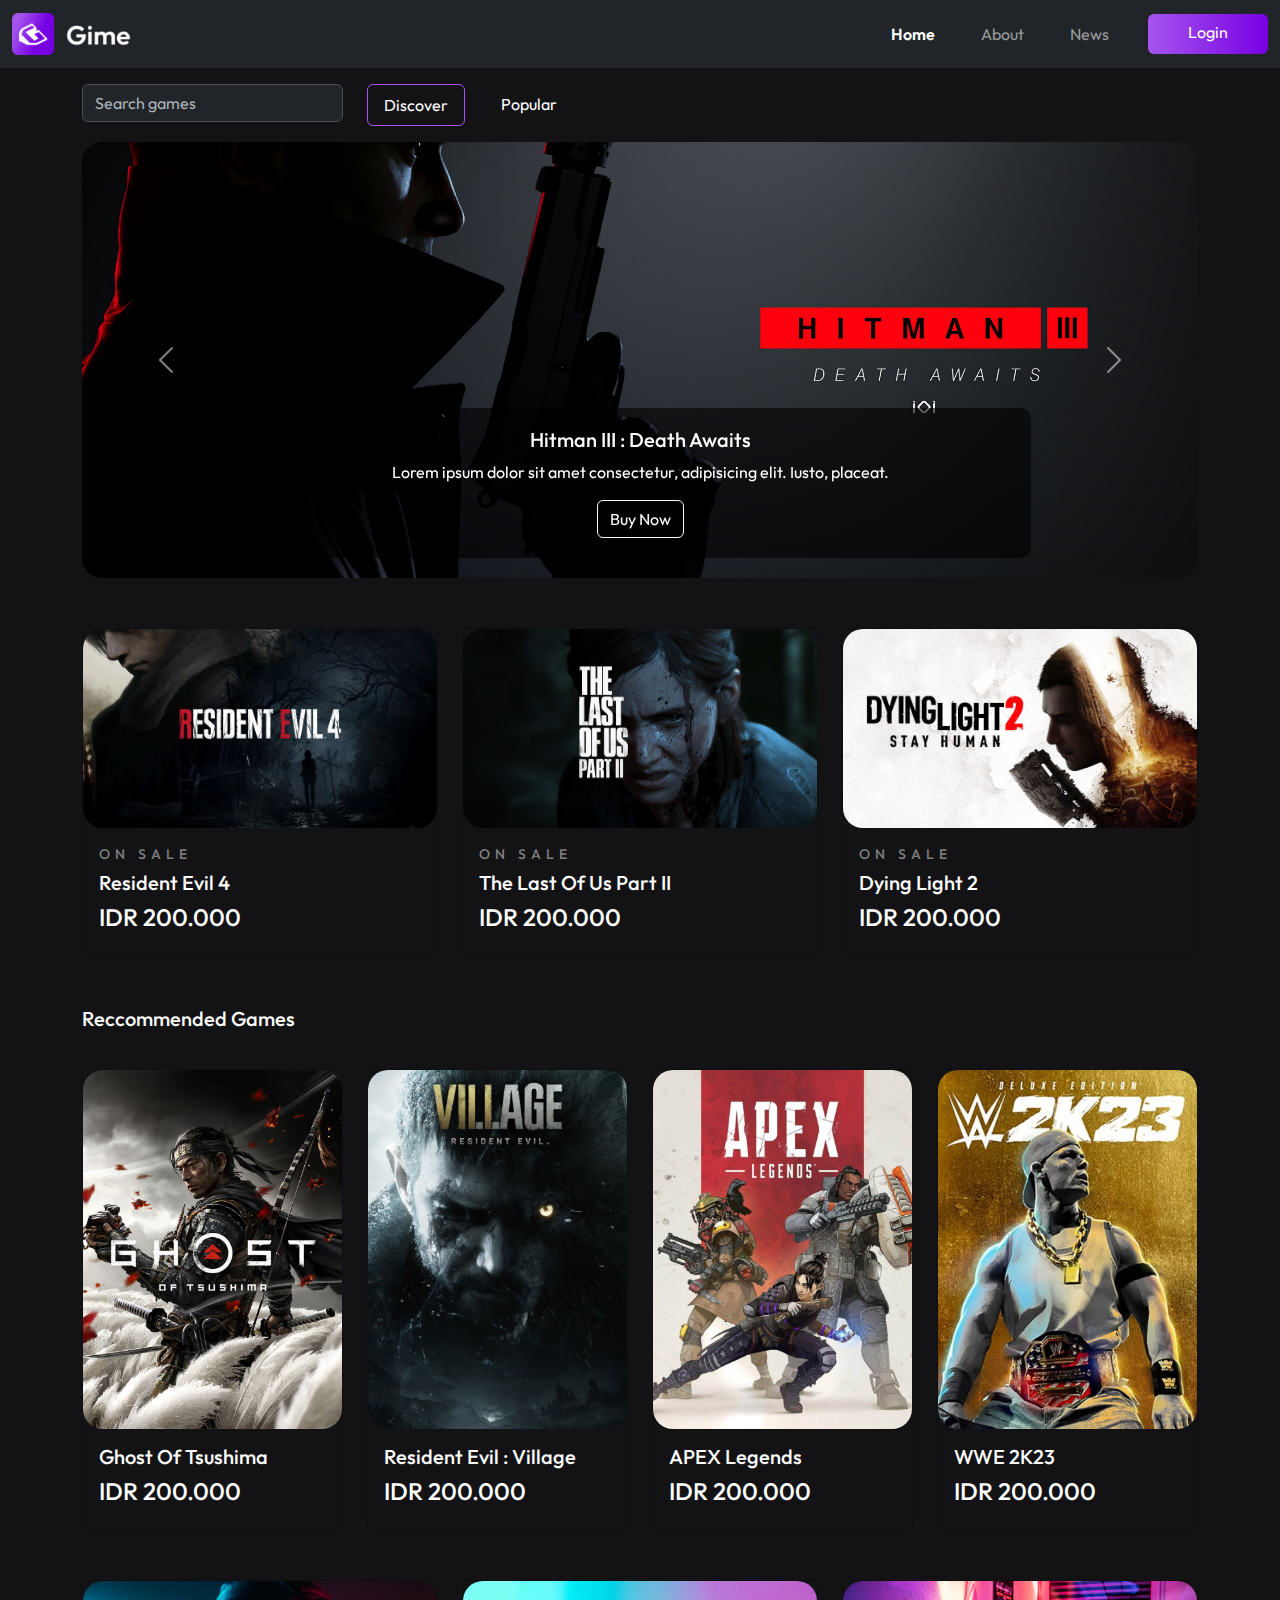
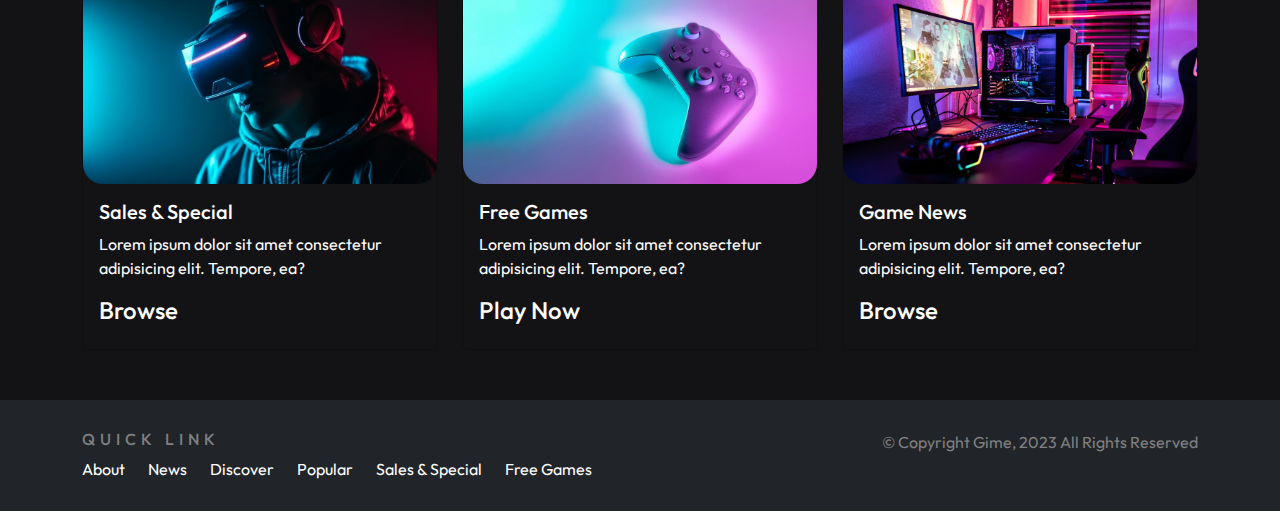
==== index.html @ fbf83e10 "get started" ====
<!DOCTYPE html>
<html lang="en">
<head>
    <meta charset="UTF-8">
    <meta name="viewport" nav-menu="width=device-width, initial-scale=1.0">
    <title>Gime - Game Store</title>

    <!-- my css -->
    <link rel="stylesheet" href="./style.css">

    <!-- bootstrap -->
    <link rel="stylesheet" href="./css/bootstrap.css">
    <script src="./js/bootstrap.bundle.js"></script>

    <!-- favicon -->
    <link rel="shortcut icon" href="./assets/favicon.ico" type="image/x-icon">

    <!-- font -->
    <style>
      @import url('https://fonts.googleapis.com/css2?family=Outfit:wght@400;600&display=swap');
    </style>

</head>
<body style="background-color: #131315;">
    <!-- navbar -->
    <nav class="navbar navbar-expand-lg bg-dark" data-bs-theme="dark">
      <div class="container-fluid">
        <a class="navbar-brand" href="#"><img src="./assets/logo.png" alt=""></a>
        <button class="navbar-toggler" type="button" data-bs-toggle="collapse" data-bs-target="#navbarNavAltMarkup" aria-controls="navbarNavAltMarkup" aria-expanded="false" aria-label="Toggle navigation">
          <span class="navbar-toggler-icon"></span>
        </button>
        <div class="collapse navbar-collapse" id="navbarNavAltMarkup">
          <div class="navbar-nav">
            <a class="nav-link active" aria-current="page" href="#">Home</a>
            <a class="nav-link" href="./about-page.html">About</a>
            <a class="nav-link" href="./news-page.html">News</a>
            <div class="vr"></div>
            <a href="./login-page.html" class="btn">Login</a>
          </div>
        </div>
      </div>
    </nav>
    <!-- navbar -->

    <!-- menu -->
    <section id="menu">
      <div class="container">
        <div class="row mt-3">
          <div class="col-lg-3">
            <!-- search -->
            <form action="">
              <input type="search" class="form-control" data-bs-theme="dark" placeholder="Search games">
            </form>
            <!-- search -->
          </div>
          <div class="col">
            <!-- nav-menu -->
            <ul class="nav nav-pills mb-3" id="pills-tab" role="tablist">
              <li class="nav-item" role="presentation">
                <button class="nav-link active" id="pills-discover-tab" data-bs-toggle="pill" data-bs-target="#pills-discover" type="button" role="tab" aria-controls="pills-discover" aria-selected="true">Discover</button>
              </li>
              <li class="nav-item" role="presentation">
                <button class="nav-link" id="pills-popular-tab" data-bs-toggle="pill" data-bs-target="#pills-popular" type="button" role="tab" aria-controls="pills-popular" aria-selected="false">Popular</button>
              </li>
            </ul>
            <!-- nav-menu -->
          </div>
        </div>
        
        <!-- content -->
        <div class="content">
          <div class="tab-content" id="pills-tabContent">
            <!-- discover -->
            <!-- carousel -->
            <div class="tab-pane fade show active" id="pills-discover" role="tabpanel" aria-labelledby="pills-discover-tab" tabindex="0">
              <div id="carouselExampleAutoplaying" class="carousel slide" data-bs-ride="carousel">
                <div class="carousel-inner">
                  <div class="carousel-item active">
                    <img src="./assets/slide1.png" class="d-block w-100" alt="...">
                    <div class="carousel-caption d-none d-md-block">
                      <h5>Hitman III : Death Awaits</h5>
                      <p>Lorem ipsum dolor sit amet consectetur, adipisicing elit. Iusto, placeat.</p>
                      <a href="./detail-page.html" class="btn btn-outline-light">Buy Now</a>
                    </div>
                  </div>
                  <div class="carousel-item">
                    <img src="./assets/slide2.png" class="d-block w-100" alt="...">
                    <div class="carousel-caption d-none d-md-block">
                      <h5>Forza Horizon 5</h5>
                      <p>Lorem ipsum dolor sit amet consectetur, adipisicing elit. Iusto, placeat.</p>
                      <a href="./detail-page.html" class="btn btn-outline-light">Buy Now</a>
                    </div>
                  </div>
                  <div class="carousel-item">
                    <img src="./assets/slide3.png" class="d-block w-100" alt="...">
                    <div class="carousel-caption d-none d-md-block">
                      <h5>EA Sport : FC 24</h5>
                      <p>Lorem ipsum dolor sit amet consectetur, adipisicing elit. Iusto, placeat.</p>
                      <a href="./detail-page.html" class="btn btn-outline-light">Buy Now</a>
                    </div>
                  </div>
                </div>
                <button class="carousel-control-prev" type="button" data-bs-target="#carouselExampleAutoplaying" data-bs-slide="prev">
                  <span class="carousel-control-prev-icon" aria-hidden="true"></span>
                  <span class="visually-hidden">Previous</span>
                </button>
                <button class="carousel-control-next" type="button" data-bs-target="#carouselExampleAutoplaying" data-bs-slide="next">
                  <span class="carousel-control-next-icon" aria-hidden="true"></span>
                  <span class="visually-hidden">Next</span>
                </button>
              </div>
              <!-- carousel -->

              <!-- sale -->
              <div class="sale">
                <div class="row">
                  <div class="col-lg-4">
                    <div class="card" style="width: 100%;">
                      <img src="./assets/image4.png" class="card-img-top" alt="...">
                      <div class="card-body">
                        <h6><small>on sale</small></h6>
                        <a href="./game-detail.html" class="card-title"><h5>Resident Evil 4</h5></a>
                        <h4 class="cost">IDR 200.000</h4>
                      </div>
                    </div>
                  </div>
                  <div class="col-lg-4">
                    <div class="card" style="width: 100%;">
                      <img src="./assets/image5.png" class="card-img-top" alt="...">
                      <div class="card-body">
                        <h6><small>on sale</small></h6>
                        <a href="./game-detail.html" class="card-title"><h5>The Last Of Us Part II</h5></a>
                        <h4 class="cost">IDR 200.000</h4>
                      </div>
                    </div>
                  </div>
                  <div class="col-lg-4">
                    <div class="card" style="width: 100%;">
                      <img src="./assets/image6.png" class="card-img-top" alt="...">
                      <div class="card-body">
                        <h6><small>on sale</small></h6>
                        <a href="./game-detail.html" class="card-title"><h5>Dying Light 2</h5></a>
                        <h4 class="cost">IDR 200.000</h4>
                      </div>
                    </div>
                  </div>
                </div>
              </div>
              <!-- sale -->

              <!-- Reccommended -->
              <div class="reccommended">
                <h5>Reccommended Games</h5>
                <div class="row">
                  <div class="col-lg-3">
                    <div class="card" style="width: 100%;">
                      <img src="./assets/image7.png" class="card-img-top" alt="...">
                      <div class="card-body">
                        <a href="./game-detail.html" class="card-title"><h5>Ghost Of Tsushima</h5></a>
                        <h4 class="cost">IDR 200.000</h4>
                      </div>
                    </div>
                  </div>
                  <div class="col-lg-3">
                    <div class="card" style="width: 100%;">
                      <img src="./assets/image8.png" class="card-img-top" alt="...">
                      <div class="card-body">
                        <a href="./game-detail.html" class="card-title"><h5>Resident Evil : Village</h5></a>
                        <h4 class="cost">IDR 200.000</h4>
                      </div>
                    </div>
                  </div>
                  <div class="col-lg-3">
                    <div class="card" style="width: 100%;">
                      <img src="./assets/image9.png" class="card-img-top" alt="...">
                      <div class="card-body">
                        <a href="./game-detail.html" class="card-title"><h5>APEX Legends</h5></a>
                        <h4 class="cost">IDR 200.000</h4>
                      </div>
                    </div>
                  </div>
                  <div class="col-lg-3">
                    <div class="card" style="width: 100%;">
                      <img src="./assets/image10.png" class="card-img-top" alt="...">
                      <div class="card-body">
                        <a href="./game-detail.html" class="card-title"><h5>WWE 2K23</h5></a>
                        <h4 class="cost">IDR 200.000</h4>
                      </div>
                    </div>
                  </div>
                </div>
              </div>
              <!-- Reccomended -->

              <!-- feature -->
              <div class="feature">
                <div class="row">
                  <div class="col-lg-4">
                    <div class="card" style="width: 100%;">
                      <img src="./assets/image11.png" class="card-img-top" alt="...">
                      <div class="card-body">
                        <a href="./sales-page.html" class="card-title"><h5>Sales & Special</h5></a>
                        <p class="text">Lorem ipsum dolor sit amet consectetur adipisicing elit. Tempore, ea?</p>
                        <a href="./sales-page.html" class="browse"><h4>Browse</h4></a>
                      </div>
                    </div>
                  </div>
                  <div class="col-lg-4">
                    <div class="card" style="width: 100%;">
                      <img src="./assets/image12.png" class="card-img-top" alt="...">
                      <div class="card-body">
                        <a href="./free-page.html" class="card-title"><h5>Free Games</h5></a>
                        <p class="text">Lorem ipsum dolor sit amet consectetur adipisicing elit. Tempore, ea?</p>
                        <a href="./free-page.html" class="browse"><h4>Play Now</h4></a>
                      </div>
                    </div>
                  </div>
                  <div class="col-lg-4">
                    <div class="card" style="width: 100%;">
                      <img src="./assets/image13.png" class="card-img-top" alt="...">
                      <div class="card-body">
                        <a href="./news-page.html" class="card-title"><h5>Game News</h5></a>
                        <p class="text">Lorem ipsum dolor sit amet consectetur adipisicing elit. Tempore, ea?</p>
                        <a href="./news-page.html" class="browse"><h4>Browse</h4></a>
                      </div>
                    </div>
                  </div>
                </div>
              </div>
              <!-- feature -->
            </div>
            <!-- carousel -->

            
            <!-- discover -->
            
            <!-- popular -->
            <div class="tab-pane fade" id="pills-popular" role="tabpanel" aria-labelledby="pills-popular-tab" tabindex="0">
              <div id="popular">
                <!-- Reccommended -->
                <div class="reccommended">
                  <h5>Reccommended Games</h5>
                  <div class="row">
                    <div class="col-lg-3">
                      <div class="card" style="width: 100%;">
                        <img src="./assets/image7.png" class="card-img-top" alt="...">
                        <div class="card-body">
                          <a href="./game-detail.html" class="card-title"><h5>Ghost Of Tsushima</h5></a>
                          <h4 class="cost">IDR 200.000</h4>
                        </div>
                      </div>
                    </div>
                    <div class="col-lg-3">
                      <div class="card" style="width: 100%;">
                        <img src="./assets/image8.png" class="card-img-top" alt="...">
                        <div class="card-body">
                          <a href="./game-detail.html" class="card-title"><h5>Resident Evil : Village</h5></a>
                          <h4 class="cost">IDR 200.000</h4>
                        </div>
                      </div>
                    </div>
                    <div class="col-lg-3">
                      <div class="card" style="width: 100%;">
                        <img src="./assets/image9.png" class="card-img-top" alt="...">
                        <div class="card-body">
                          <a href="./game-detail.html" class="card-title"><h5>APEX Legends</h5></a>
                          <h4 class="cost">IDR 200.000</h4>
                        </div>
                      </div>
                    </div>
                    <div class="col-lg-3">
                      <div class="card" style="width: 100%;">
                        <img src="./assets/image10.png" class="card-img-top" alt="...">
                        <div class="card-body">
                          <a href="./game-detail.html" class="card-title"><h5>WWE 2K23</h5></a>
                          <h4 class="cost">IDR 200.000</h4>
                        </div>
                      </div>
                    </div>
                  </div>
                </div>
                <!-- Reccomended -->

                <!-- popular news -->
                <div class="popular-news">
                  <div class="row">
                    <div class="col">
                      <div class="card mb-3 bg-dark" data-bs-theme="dark" style="max-width: 100%; border: none; border-radius: 20px;">
                        <div class="row g-0">
                          <div class="col-md-6">
                            <img src="./assets/image-news.png" class="img-fluid rounded-start" alt="...">
                          </div> 
                          <div class="col-md-6">
                            <div class="card-body">
                              <h6>Popular news</h6>
                              <h3 class="card-title"><b>Modern Warfare III Release Date</b></h3>
                              <p class="card-text">Modern Warfare III is currently scheduled to release on Friday, November 10th, 2023. The game will release on the following platforms: PS4/5, Xbox X|S + Xbox One, PC, Battle.net, Steam. This all-new campaign continues the story immediately following the events of Modern Warfare II, with Makarov taking center stage and causing Task Force 141 to fight like never before. With a full-length story, you'll enjoy the usual cinematic firefights the series is known for, as well as brand new Open Combat Missions, giving players a more free-form experience than ever before.
                              </p>
                              <p class="card-text"><small>Last updated 3 mins ago</small></p>
                              <h5><a href="./news-detail.html">Read More</a></h5>
                            </div>
                          </div>
                        </div>
                      </div>
                    </div>
                  </div>
                </div>
                <!-- popular news -->

                <!-- top free -->
                <div class="free-games">
                  <h5>Top Free Games</h5>
                  <div class="row">
                    <div class="col-lg-3">
                      <div class="card" style="width: 100%;">
                        <img src="./assets/image14.png" class="card-img-top" alt="...">
                        <div class="card-body">
                          <a href="./game-detail.html" class="card-title"><h5>Asphalt 9 Legends</h5></a>
                          <h4 class="cost">Free</h4>
                        </div>
                      </div>
                    </div>
                    <div class="col-lg-3">
                      <div class="card" style="width: 100%;">
                        <img src="./assets/image15.png" class="card-img-top" alt="...">
                        <div class="card-body">
                          <a href="./game-detail.html" class="card-title"><h5>League Of Legends</h5></a>
                          <h4 class="cost">Free</h4>
                        </div>
                      </div>
                    </div>
                    <div class="col-lg-3">
                      <div class="card" style="width: 100%;">
                        <img src="./assets/image16.png" class="card-img-top" alt="...">
                        <div class="card-body">
                          <a href="./game-detail.html" class="card-title"><h5>Warriors Orochi 4</h5></a>
                          <h4 class="cost">Free</h4>
                        </div>
                      </div>
                    </div>
                    <div class="col-lg-3">
                      <div class="card" style="width: 100%;">
                        <img src="./assets/image17.png" class="card-img-top" alt="...">
                        <div class="card-body">
                          <a href="./game-detail.html" class="card-title"><h5>Efootball 2023</h5></a>
                          <h4 class="cost">Free</h4>
                        </div>
                      </div>
                    </div>
                  </div>
                </div>
                <!-- top free -->
              </div>
            </div>
            <!-- popular -->
          </div>
        </div>
        <!-- content -->
      </div>
    </section>
    <!-- pills -->

    <!-- footer -->
    <footer class="bg-dark">
      <div class="container">
        <div class="row">
          <div class="col-lg-6">
            <div class="link">
              <h6>Quick Link</h6>
              <ul>
                <li><a href="./about-page.html">About</a></li>
                <li><a href="./news-page.html">News</a></li>
                <li><a href="#menu">Discover</a></li>
                <li><a href="#popular">Popular</a></li>
                <li><a href="./sales-page.html">Sales & Special</a></li>
                <li><a href="./free-page.html">Free Games</a></li>
              </ul>
            </div>
          </div>
          <div class="col-lg-6 text-end">
            <span>&copy; Copyright Gime, 2023 All Rights Reserved</span>
          </div>
        </div>
      </div>
    </footer>
    <!-- footer -->

    
</body>
</html>
---- style.css ----
* {
  font-family: outfit;
}
a:hover {
  color: #a555ed;
  cursor: pointer;
}

/* navbar */
.navbar .navbar-brand img {
  width: 120px;
}
.navbar .navbar-nav {
  margin-left: auto;
}
.navbar .nav-link {
  margin-right: 30px;
}
.navbar-nav .active {
  color: #7800e3;
  font-weight: 600;
}
.navbar .nav-link:hover {
  color: #a555ed;
}
.navbar .btn {
  background: linear-gradient(to right, #a555ed, #7800e3);
  border: none;
  color: white;
  width: 120px;
  transition: background-color 0.3s ease, transform 0.2s ease;
}
.navbar .btn:hover {
  background: none;
  color: white;
  border: 1px solid #a555ed;
  font-weight: 600;
}
/* navbar */

/* menu */
#menu .nav-link {
  color: white;
}
#menu .nav .active {
  background: none;
  border: 1px solid #a555ed;
}
#menu .nav-link {
  margin-right: 20px;
}
#menu .content {
  color: white;
}
#menu .content .carousel-inner {
  border-radius: 20px;
}
#menu .content .carousel-caption {
  background-color: rgba(0, 0, 0, 0.60);
  border-radius: 10px;
}
#menu .content .sale {
  margin-top: 50px;
}
#menu .content .sale .card {
  background: none;
  color: white;
}
#menu .content .sale .card img {
  border-radius: 20px;
}
#menu .content .sale .card .card-title {
  text-decoration: none;
}
#menu .content .sale .card small {
  text-transform: uppercase;
  letter-spacing: 5px;
  color: grey;
}

#menu .content .reccommended {
  margin-top: 50px;
}

#menu .content .reccommended .card {
  background: none;
  color: white;
  margin-top: 30px;
}
#menu .content .reccommended .card img {
  border-radius: 20px;
}
#menu .content .reccommended .card .card-title{
  text-decoration: none;
}
#menu .content .feature {
  margin-top: 50px;
}
#menu .content .feature .card {
  background: none;
  color: white;
}
#menu .content .feature .card img {
  border-radius: 20px;
}
#menu .content .feature .card .card-title {
  text-decoration: none;
}
#menu .content .feature .card .browse {
  text-decoration: none;
  color: white;
}

#menu .content #popular .reccommended {
  margin-top: 0;
}

#menu .content #popular .free-games{
  margin-top: 50px;
}
#menu .content .free-games .card {
  background: none;
  color: white;
  margin-top: 30px;
}
#menu .content .free-games .card img {
  border-radius: 20px;
}
#menu .content .free-games .card .card-title{
  text-decoration: none;
}

#menu .popular-news {
  margin-top: 50px;
}
#menu .popular-news h6 {
  text-transform: uppercase;
  letter-spacing: 5px;
  color: grey;
}
#menu .popular-news a {
  text-decoration: none;
  color: white;
}
#menu .popular-news a:hover {
  text-decoration: underline;
  color: #a555ed;
}
#menu .popular-news .card img {
  border-radius: 20px;
}
#menu .popular-news .card .card-text small {
  color: grey;
}
/* menu */

/* about */
#about {
  color: white;
  margin-top: 30px;
}
#about h1 {
  text-transform: uppercase;
  letter-spacing: 5px;
  font-weight: 600;
}
/* about */

/* news */
#news .btn {
  background: linear-gradient(to right, #a555ed, #7800e3);
  border: none;
  color: white;
  width: 120px;
  transition: background-color 0.3s ease, transform 0.2s ease;
}
#news .btn:hover {
  background: none;
  color: white;
  border: 1px solid #a555ed;
  font-weight: 600;
}
#news .card img {
  border-radius: 20px;
}
#news .card a {
  text-decoration: none;
}
#news .card small {
  color: grey;
}
/* news */

/* news detail */
#news-detail {
  color: white;
}
/* news detail */


/* footer */
footer {
  color: white;
  margin-top: 50px;
  padding: 30px 30px;
}
footer h6 {
  text-transform: uppercase;
  letter-spacing: 5px;
  color: grey;
}
footer a {
  text-decoration: none;
  color: white;
}
footer a:hover{
  color: #a555ed;
}
footer ul {
  list-style: none;
  margin: 0;
  padding: 0;
}
footer li {
 display: inline;
 padding-right: 20px; 
}
footer span {
  color: grey;
}
/* footer */
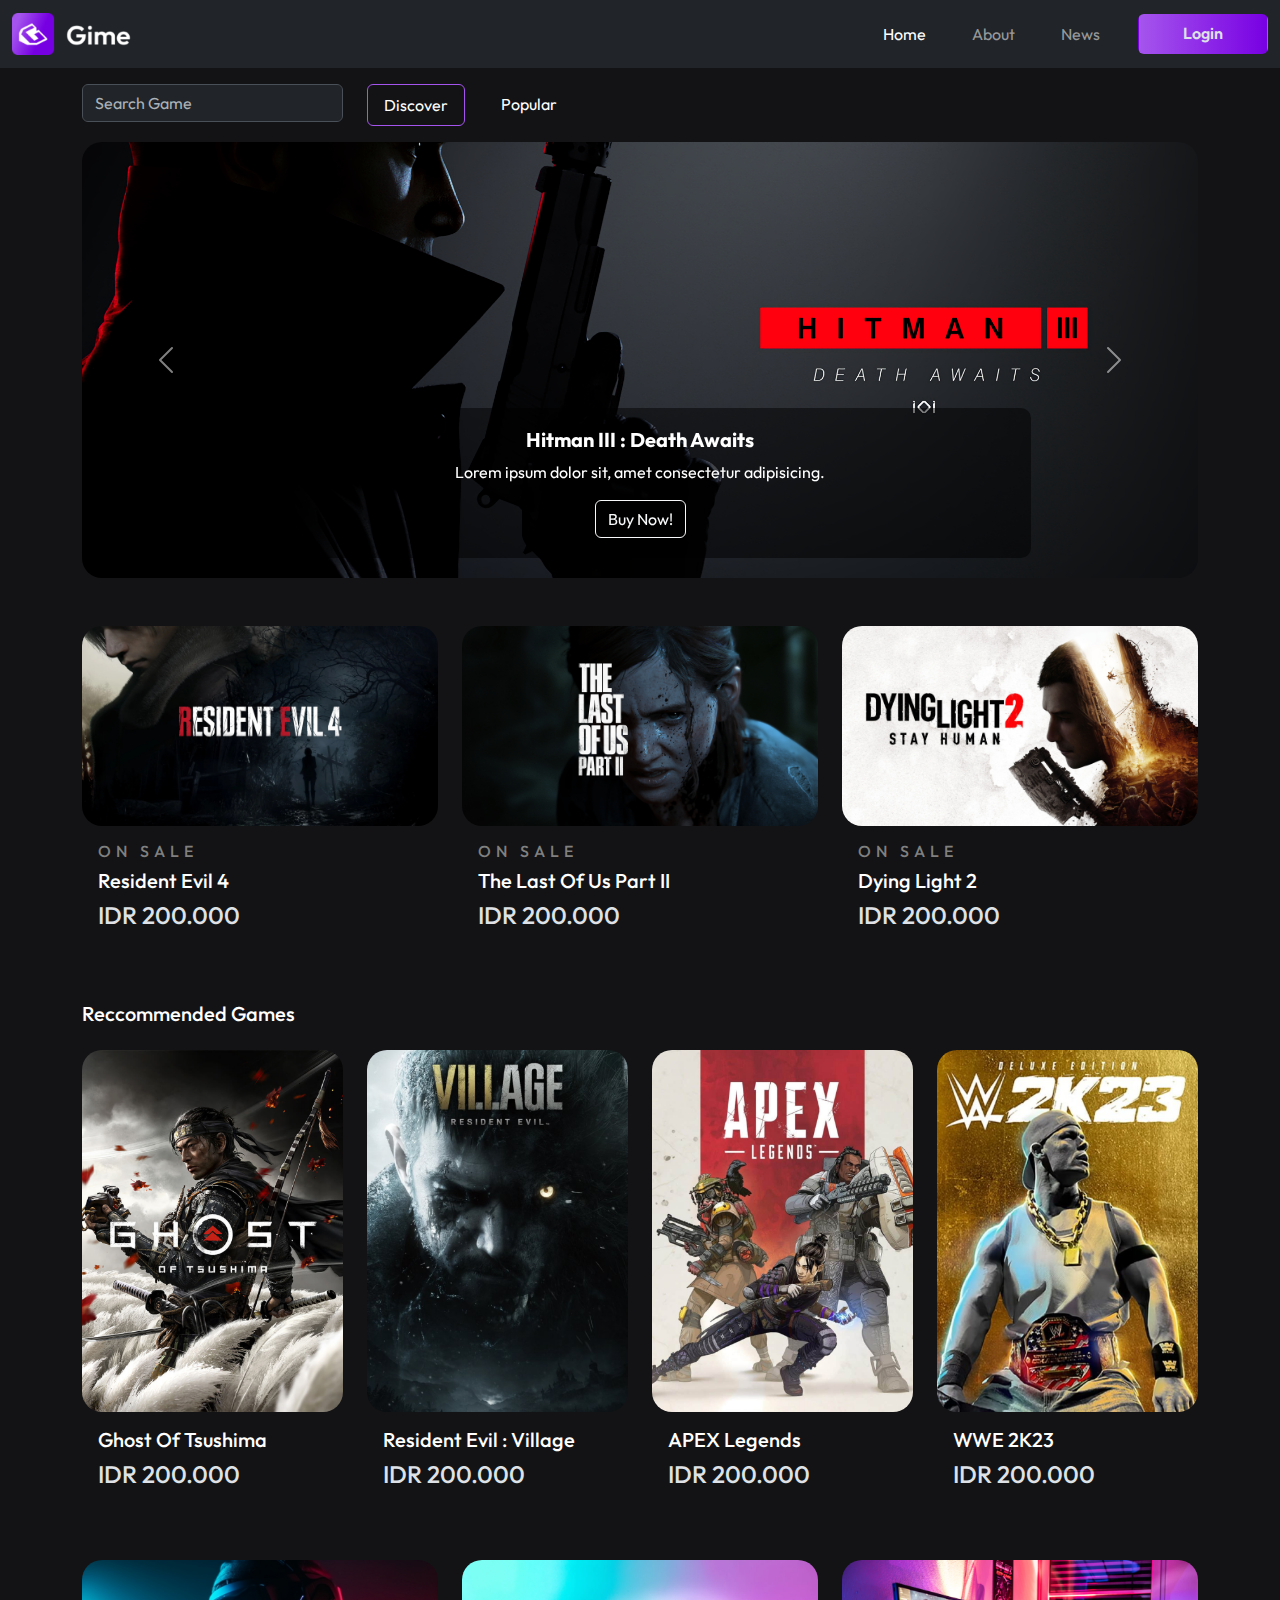
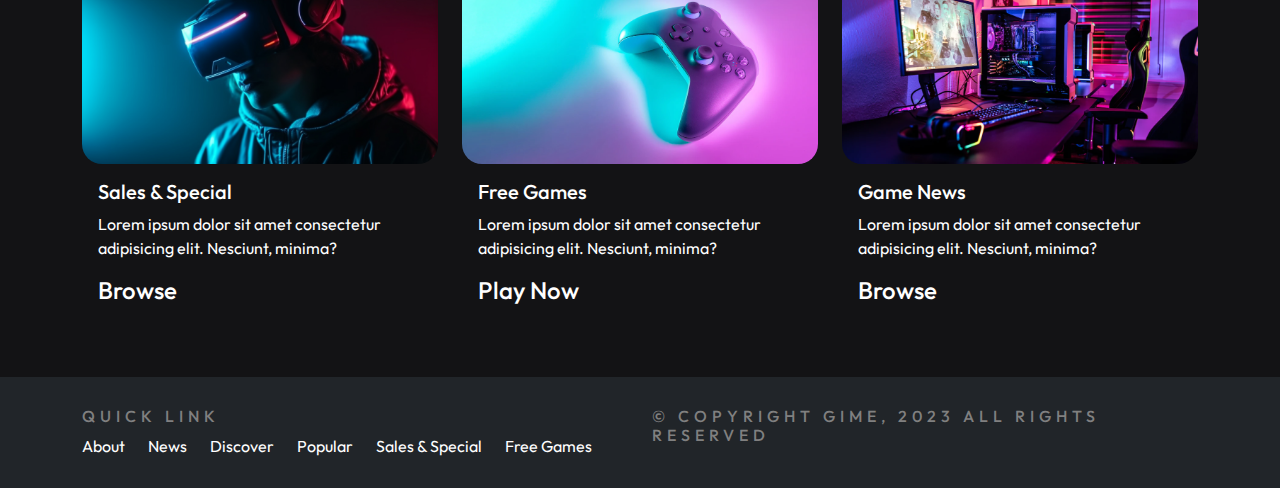
==== commit 0c9f0508: "update view website" ====
--- a/index.html
+++ b/index.html
@@ -1,227 +1,281 @@
 <!DOCTYPE html>
 <html lang="en">
+
 <head>
-    <meta charset="UTF-8">
-    <meta name="viewport" nav-menu="width=device-width, initial-scale=1.0">
-    <title>Gime - Game Store</title>
-
-    <!-- my css -->
-    <link rel="stylesheet" href="./style.css">
-
-    <!-- bootstrap -->
-    <link rel="stylesheet" href="./css/bootstrap.css">
-    <script src="./js/bootstrap.bundle.js"></script>
-
-    <!-- favicon -->
-    <link rel="shortcut icon" href="./assets/favicon.ico" type="image/x-icon">
-
-    <!-- font -->
-    <style>
-      @import url('https://fonts.googleapis.com/css2?family=Outfit:wght@400;600&display=swap');
-    </style>
-
+  <meta charset="UTF-8" />
+  <meta name="viewport" content="width=device-width, initial-scale=1.0" />
+  <title>Gime - Game Store</title>
+
+  <!-- Favicon -->
+  <link rel="shortcut icon" href="./assets/favicon.ico" type="image/x-icon" />
+
+  <!-- My CSS -->
+  <link rel="stylesheet" href="./style.css" />
+
+  <!-- Bootstrap CSS -->
+  <link rel="stylesheet" href="./css/bootstrap.css" />
+
+  <!-- Font & Bg color -->
+  <style>
+    @import url("https://fonts.googleapis.com/css2?family=Outfit:wght@400;600&display=swap");
+
+    body {
+      background-color: #131315;
+    }
+  </style>
 </head>
-<body style="background-color: #131315;">
-    <!-- navbar -->
-    <nav class="navbar navbar-expand-lg bg-dark" data-bs-theme="dark">
-      <div class="container-fluid">
-        <a class="navbar-brand" href="#"><img src="./assets/logo.png" alt=""></a>
-        <button class="navbar-toggler" type="button" data-bs-toggle="collapse" data-bs-target="#navbarNavAltMarkup" aria-controls="navbarNavAltMarkup" aria-expanded="false" aria-label="Toggle navigation">
-          <span class="navbar-toggler-icon"></span>
-        </button>
-        <div class="collapse navbar-collapse" id="navbarNavAltMarkup">
-          <div class="navbar-nav">
-            <a class="nav-link active" aria-current="page" href="#">Home</a>
-            <a class="nav-link" href="./about-page.html">About</a>
-            <a class="nav-link" href="./news-page.html">News</a>
-            <div class="vr"></div>
-            <a href="./login-page.html" class="btn">Login</a>
-          </div>
+
+<body>
+  <!-- navbar -->
+  <nav class="navbar navbar-expand-lg bg-dark" data-bs-theme="dark">
+    <div class="container-fluid">
+      <a class="navbar-brand" href="#"><img src="./assets/logo.png" alt="" /></a>
+      <button class="navbar-toggler" type="button" data-bs-toggle="collapse" data-bs-target="#navbarNavAltMarkup"
+        aria-controls="navbarNavAltMarkup" aria-expanded="false" aria-label="Toggle navigation">
+        <span class="navbar-toggler-icon"></span>
+      </button>
+      <div class="collapse navbar-collapse" id="navbarNavAltMarkup">
+        <div class="navbar-nav">
+          <a class="nav-link active" aria-cugame-detail" href="./index.html">Home</a>
+          <a class="nav-link" href=".game-detail.html">About</a>
+          <a class="nav-link" href="game-detail.html">News</a>
+          <a href=".game-detail.html" class="btn">Login</a>
         </div>
       </div>
-    </nav>
-    <!-- navbar -->
-
-    <!-- menu -->
-    <section id="menu">
-      <div class="container">
-        <div class="row mt-3">
-          <div class="col-lg-3">
-            <!-- search -->
-            <form action="">
-              <input type="search" class="form-control" data-bs-theme="dark" placeholder="Search games">
-            </form>
-            <!-- search -->
-          </div>
-          <div class="col">
-            <!-- nav-menu -->
-            <ul class="nav nav-pills mb-3" id="pills-tab" role="tablist">
-              <li class="nav-item" role="presentation">
-                <button class="nav-link active" id="pills-discover-tab" data-bs-toggle="pill" data-bs-target="#pills-discover" type="button" role="tab" aria-controls="pills-discover" aria-selected="true">Discover</button>
-              </li>
-              <li class="nav-item" role="presentation">
-                <button class="nav-link" id="pills-popular-tab" data-bs-toggle="pill" data-bs-target="#pills-popular" type="button" role="tab" aria-controls="pills-popular" aria-selected="false">Popular</button>
-              </li>
-            </ul>
-            <!-- nav-menu -->
-          </div>
-        </div>
-        
-        <!-- content -->
-        <div class="content">
+    </div>
+  </nav>
+  <!-- navbar -->
+
+  <!-- hero -->
+  <section id="hero">
+    <div class="container mt-3">
+      <div class="row">
+        <div class="col-lg-3">
+          <!-- search -->
+          <form action="">
+            <input type="search" class="form-control" placeholder="Search Game" data-bs-theme="dark" />
+          </form>
+          <!-- search -->
+        </div>
+        <div class="col-lg-9">
+          <!-- menu -->
+          <ul class="nav nav-pills mb-3" id="pills-tab" role="tablist">
+            <li class="nav-item" role="presentation">
+              <button class="nav-link active" id="pills-discover-tab" data-bs-toggle="pill"
+                data-bs-target="#pills-discover" type="button" role="tab" aria-controls="pills-discover"
+                aria-selected="true">
+                Discover
+              </button>
+            </li>
+            <li class="nav-item" role="presentation">
+              <button class="nav-link" id="pills-popular-tab" data-bs-toggle="pill" data-bs-target="#pills-popular"
+                type="button" role="tab" aria-controls="pills-popular" aria-selected="false">
+                Popular
+              </button>
+            </li>
+          </ul>
+          <!-- menu -->
+        </div>
+      </div>
+      <div class="row">
+        <div class="col">
           <div class="tab-content" id="pills-tabContent">
             <!-- discover -->
-            <!-- carousel -->
-            <div class="tab-pane fade show active" id="pills-discover" role="tabpanel" aria-labelledby="pills-discover-tab" tabindex="0">
+            <div class="tab-pane fade show active" id="pills-discover" role="tabpanel"
+              aria-labelledby="pills-discover-tab" tabindex="0">
+              <!-- carousel -->
               <div id="carouselExampleAutoplaying" class="carousel slide" data-bs-ride="carousel">
                 <div class="carousel-inner">
                   <div class="carousel-item active">
-                    <img src="./assets/slide1.png" class="d-block w-100" alt="...">
+                    <img src="./assets/slide1.png" class="d-block w-100" alt="..." />
                     <div class="carousel-caption d-none d-md-block">
-                      <h5>Hitman III : Death Awaits</h5>
-                      <p>Lorem ipsum dolor sit amet consectetur, adipisicing elit. Iusto, placeat.</p>
-                      <a href="./detail-page.html" class="btn btn-outline-light">Buy Now</a>
+                      <h5><b>Hitman III : Death Awaits</b></h5>
+                      <p>
+                        Lorem ipsum dolor sit, amet consectetur adipisicing.
+                      </p>
+                      <a href="./game-detail.html" class="btn btn-outline-light">Buy Now!</a>
                     </div>
                   </div>
                   <div class="carousel-item">
-                    <img src="./assets/slide2.png" class="d-block w-100" alt="...">
+                    <img src="./assets/slide2.png" class="d-block w-100" alt="..." />
                     <div class="carousel-caption d-none d-md-block">
-                      <h5>Forza Horizon 5</h5>
-                      <p>Lorem ipsum dolor sit amet consectetur, adipisicing elit. Iusto, placeat.</p>
-                      <a href="./detail-page.html" class="btn btn-outline-light">Buy Now</a>
+                      <h5><b>Forza Horizon 5</b></h5>
+                      <p>
+                        Lorem ipsum dolor sit, amet consectetur adipisicing.
+                      </p>
+                      <a href="./game-detail.html" class="btn btn-outline-light">Buy Now!</a>
                     </div>
                   </div>
                   <div class="carousel-item">
-                    <img src="./assets/slide3.png" class="d-block w-100" alt="...">
+                    <img src="./assets/slide3.png" class="d-block w-100" alt="..." />
                     <div class="carousel-caption d-none d-md-block">
-                      <h5>EA Sport : FC 24</h5>
-                      <p>Lorem ipsum dolor sit amet consectetur, adipisicing elit. Iusto, placeat.</p>
-                      <a href="./detail-page.html" class="btn btn-outline-light">Buy Now</a>
-                    </div>
-                  </div>
-                </div>
-                <button class="carousel-control-prev" type="button" data-bs-target="#carouselExampleAutoplaying" data-bs-slide="prev">
+                      <h5><b>EA Sport : FC 24</b></h5>
+                      <p>
+                        Lorem ipsum dolor sit, amet consectetur adipisicing.
+                      </p>
+                      <a href="./game-detail.html" class="btn btn-outline-light">Buy Now!</a>
+                    </div>
+                  </div>
+                </div>
+                <button class="carousel-control-prev" type="button" data-bs-target="#carouselExampleAutoplaying"
+                  data-bs-slide="prev">
                   <span class="carousel-control-prev-icon" aria-hidden="true"></span>
                   <span class="visually-hidden">Previous</span>
                 </button>
-                <button class="carousel-control-next" type="button" data-bs-target="#carouselExampleAutoplaying" data-bs-slide="next">
+                <button class="carousel-control-next" type="button" data-bs-target="#carouselExampleAutoplaying"
+                  data-bs-slide="next">
                   <span class="carousel-control-next-icon" aria-hidden="true"></span>
                   <span class="visually-hidden">Next</span>
                 </button>
               </div>
               <!-- carousel -->
 
-              <!-- sale -->
-              <div class="sale">
-                <div class="row">
-                  <div class="col-lg-4">
-                    <div class="card" style="width: 100%;">
-                      <img src="./assets/image4.png" class="card-img-top" alt="...">
-                      <div class="card-body">
-                        <h6><small>on sale</small></h6>
-                        <a href="./game-detail.html" class="card-title"><h5>Resident Evil 4</h5></a>
-                        <h4 class="cost">IDR 200.000</h4>
-                      </div>
-                    </div>
-                  </div>
-                  <div class="col-lg-4">
-                    <div class="card" style="width: 100%;">
-                      <img src="./assets/image5.png" class="card-img-top" alt="...">
-                      <div class="card-body">
-                        <h6><small>on sale</small></h6>
-                        <a href="./game-detail.html" class="card-title"><h5>The Last Of Us Part II</h5></a>
-                        <h4 class="cost">IDR 200.000</h4>
-                      </div>
-                    </div>
-                  </div>
-                  <div class="col-lg-4">
-                    <div class="card" style="width: 100%;">
-                      <img src="./assets/image6.png" class="card-img-top" alt="...">
-                      <div class="card-body">
-                        <h6><small>on sale</small></h6>
-                        <a href="./game-detail.html" class="card-title"><h5>Dying Light 2</h5></a>
-                        <h4 class="cost">IDR 200.000</h4>
-                      </div>
-                    </div>
-                  </div>
-                </div>
-              </div>
-              <!-- sale -->
-
-              <!-- Reccommended -->
-              <div class="reccommended">
-                <h5>Reccommended Games</h5>
-                <div class="row">
-                  <div class="col-lg-3">
-                    <div class="card" style="width: 100%;">
-                      <img src="./assets/image7.png" class="card-img-top" alt="...">
-                      <div class="card-body">
-                        <a href="./game-detail.html" class="card-title"><h5>Ghost Of Tsushima</h5></a>
-                        <h4 class="cost">IDR 200.000</h4>
-                      </div>
-                    </div>
-                  </div>
-                  <div class="col-lg-3">
-                    <div class="card" style="width: 100%;">
-                      <img src="./assets/image8.png" class="card-img-top" alt="...">
-                      <div class="card-body">
-                        <a href="./game-detail.html" class="card-title"><h5>Resident Evil : Village</h5></a>
-                        <h4 class="cost">IDR 200.000</h4>
-                      </div>
-                    </div>
-                  </div>
-                  <div class="col-lg-3">
-                    <div class="card" style="width: 100%;">
-                      <img src="./assets/image9.png" class="card-img-top" alt="...">
-                      <div class="card-body">
-                        <a href="./game-detail.html" class="card-title"><h5>APEX Legends</h5></a>
-                        <h4 class="cost">IDR 200.000</h4>
-                      </div>
-                    </div>
-                  </div>
-                  <div class="col-lg-3">
-                    <div class="card" style="width: 100%;">
-                      <img src="./assets/image10.png" class="card-img-top" alt="...">
-                      <div class="card-body">
-                        <a href="./game-detail.html" class="card-title"><h5>WWE 2K23</h5></a>
-                        <h4 class="cost">IDR 200.000</h4>
-                      </div>
-                    </div>
-                  </div>
-                </div>
-              </div>
-              <!-- Reccomended -->
+              <!-- onsale -->
+              <div class="onsale mt-5">
+                <div class="row">
+                  <div class="col-lg-4">
+                    <div class="card" style="width: 100%" data-bs-theme="dark">
+                      <img src="./assets/image4.png" class="card-img-top" alt="..." />
+                      <div class="card-body">
+                        <h6 class="subtitle">on sale</h6>
+                        <a href="./game-detail.html" class="game-title">
+                          <h5>Resident Evil 4</h5>
+                        </a>
+                        <h4 class="cost">IDR 200.000</h4>
+                      </div>
+                    </div>
+                  </div>
+                  <div class="col-lg-4">
+                    <div class="card" style="width: 100%" data-bs-theme="dark">
+                      <img src="./assets/image5.png" class="card-img-top" alt="..." />
+                      <div class="card-body">
+                        <h6 class="subtitle">on sale</h6>
+                        <a href="./game-detail.html" class="game-title">
+                          <h5>The Last Of Us Part II</h5>
+                        </a>
+                        <h4 class="cost">IDR 200.000</h4>
+                      </div>
+                    </div>
+                  </div>
+                  <div class="col-lg-4">
+                    <div class="card" style="width: 100%" data-bs-theme="dark">
+                      <img src="./assets/image6.png" class="card-img-top" alt="..." />
+                      <div class="card-body">
+                        <h6 class="subtitle">on sale</h6>
+                        <a href="./game-detail.html" class="game-title">
+                          <h5>Dying Light 2</h5>
+                        </a>
+                        <h4 class="cost">IDR 200.000</h4>
+                      </div>
+                    </div>
+                  </div>
+                </div>
+              </div>
+              <!-- onsale -->
+
+              <!-- reccommended -->
+              <div class="reccommended mt-5">
+                <div class="row">
+                  <h5>Reccommended Games</h5>
+                  <div class="col-lg-3">
+                    <div class="card mt-3" style="width: 100%" data-bs-theme="dark">
+                      <img src="./assets/image7.png" class="card-img-top" alt="..." />
+                      <div class="card-body">
+                        <a href="./game-detail.html" class="game-title">
+                          <h5>Ghost Of Tsushima</h5>
+                        </a>
+                        <h4 class="cost">IDR 200.000</h4>
+                      </div>
+                    </div>
+                  </div>
+                  <div class="col-lg-3">
+                    <div class="card mt-3" style="width: 100%" data-bs-theme="dark">
+                      <img src="./assets/image8.png" class="card-img-top" alt="..." />
+                      <div class="card-body">
+                        <a href="./game-detail.html" class="game-title">
+                          <h5>Resident Evil : Village</h5>
+                        </a>
+                        <h4 class="cost">IDR 200.000</h4>
+                      </div>
+                    </div>
+                  </div>
+                  <div class="col-lg-3">
+                    <div class="card mt-3" style="width: 100%" data-bs-theme="dark">
+                      <img src="./assets/image9.png" class="card-img-top" alt="..." />
+                      <div class="card-body">
+                        <a href="./game-detail.html" class="game-title">
+                          <h5>APEX Legends</h5>
+                        </a>
+                        <h4 class="cost">IDR 200.000</h4>
+                      </div>
+                    </div>
+                  </div>
+                  <div class="col-lg-3">
+                    <div class="card mt-3" style="width: 100%" data-bs-theme="dark">
+                      <img src="./assets/image10.png" class="card-img-top" alt="..." />
+                      <div class="card-body">
+                        <a href="./game-detail.html" class="game-title">
+                          <h5>WWE 2K23</h5>
+                        </a>
+                        <h4 class="cost">IDR 200.000</h4>
+                      </div>
+                    </div>
+                  </div>
+                </div>
+              </div>
+              <!-- reccommended -->
 
               <!-- feature -->
-              <div class="feature">
-                <div class="row">
-                  <div class="col-lg-4">
-                    <div class="card" style="width: 100%;">
-                      <img src="./assets/image11.png" class="card-img-top" alt="...">
-                      <div class="card-body">
-                        <a href="./sales-page.html" class="card-title"><h5>Sales & Special</h5></a>
-                        <p class="text">Lorem ipsum dolor sit amet consectetur adipisicing elit. Tempore, ea?</p>
-                        <a href="./sales-page.html" class="browse"><h4>Browse</h4></a>
-                      </div>
-                    </div>
-                  </div>
-                  <div class="col-lg-4">
-                    <div class="card" style="width: 100%;">
-                      <img src="./assets/image12.png" class="card-img-top" alt="...">
-                      <div class="card-body">
-                        <a href="./free-page.html" class="card-title"><h5>Free Games</h5></a>
-                        <p class="text">Lorem ipsum dolor sit amet consectetur adipisicing elit. Tempore, ea?</p>
-                        <a href="./free-page.html" class="browse"><h4>Play Now</h4></a>
-                      </div>
-                    </div>
-                  </div>
-                  <div class="col-lg-4">
-                    <div class="card" style="width: 100%;">
-                      <img src="./assets/image13.png" class="card-img-top" alt="...">
-                      <div class="card-body">
-                        <a href="./news-page.html" class="card-title"><h5>Game News</h5></a>
-                        <p class="text">Lorem ipsum dolor sit amet consectetur adipisicing elit. Tempore, ea?</p>
-                        <a href="./news-page.html" class="browse"><h4>Browse</h4></a>
+              <div class="feature mt-5">
+                <div class="row">
+                  <div class="col-lg-4">
+                    <div class="card" style="width: 100%">
+                      <img src="./assets/image11.png" class="card-img-top" alt="..." />
+                      <div class="card-body">
+                        <a href="./game-detail.html">
+                          <h5 class="card-title">Sales & Special</h5>
+                        </a>
+                        <p class="card-text">
+                          Lorem ipsum dolor sit amet consectetur adipisicing
+                          elit. Nesciunt, minima?
+                        </p>
+                        <a href="./game-detail.html">
+                          <h4>Browse</h4>
+                        </a>
+                      </div>
+                    </div>
+                  </div>
+                  <div class="col-lg-4">
+                    <div class="card" style="width: 100%">
+                      <img src="./assets/image12.png" class="card-img-top" alt="..." />
+                      <div class="card-body">
+                        <a href="./game-detail.html">
+                          <h5 class="card-title">Free Games</h5>
+                        </a>
+                        <p class="card-text">
+                          Lorem ipsum dolor sit amet consectetur adipisicing
+                          elit. Nesciunt, minima?
+                        </p>
+                        <a href="./game-detail.html">
+                          <h4>Play Now</h4>
+                        </a>
+                      </div>
+                    </div>
+                  </div>
+                  <div class="col-lg-4">
+                    <div class="card" style="width: 100%">
+                      <img src="./assets/image13.png" class="card-img-top" alt="..." />
+                      <div class="card-body">
+                        <a href="./game-detail.html">
+                          <h5 class="card-title">Game News</h5>
+                        </a>
+                        <p class="card-text">
+                          Lorem ipsum dolor sit amet consectetur adipisicing
+                          elit. Nesciunt, minima?
+                        </p>
+                        <a href="./game-detail.html">
+                          <h4>Browse</h4>
+                        </a>
                       </div>
                     </div>
                   </div>
@@ -229,162 +283,185 @@
               </div>
               <!-- feature -->
             </div>
-            <!-- carousel -->
-
-            
             <!-- discover -->
             
             <!-- popular -->
-            <div class="tab-pane fade" id="pills-popular" role="tabpanel" aria-labelledby="pills-popular-tab" tabindex="0">
-              <div id="popular">
-                <!-- Reccommended -->
-                <div class="reccommended">
+            <div class="tab-pane fade" id="pills-popular" role="tabpanel" aria-labelledby="pills-popular-tab"
+              tabindex="0">
+              <!-- reccommended -->
+              <div class="reccommended">
+                <div class="row">
                   <h5>Reccommended Games</h5>
-                  <div class="row">
-                    <div class="col-lg-3">
-                      <div class="card" style="width: 100%;">
-                        <img src="./assets/image7.png" class="card-img-top" alt="...">
-                        <div class="card-body">
-                          <a href="./game-detail.html" class="card-title"><h5>Ghost Of Tsushima</h5></a>
-                          <h4 class="cost">IDR 200.000</h4>
+                  <div class="col-lg-3">
+                    <div class="card mt-3" style="width: 100%" data-bs-theme="dark">
+                      <img src="./assets/image7.png" class="card-img-top" alt="..." />
+                      <div class="card-body">
+                        <a href="./game-detail.html" class="game-title">
+                          <h5>Ghost Of Tsushima</h5>
+                        </a>
+                        <h4 class="cost">IDR 200.000</h4>
+                      </div>
+                    </div>
+                  </div>
+                  <div class="col-lg-3">
+                    <div class="card mt-3" style="width: 100%" data-bs-theme="dark">
+                      <img src="./assets/image8.png" class="card-img-top" alt="..." />
+                      <div class="card-body">
+                        <a href="./game-detail.html" class="game-title">
+                          <h5>Resident Evil : Village</h5>
+                        </a>
+                        <h4 class="cost">IDR 200.000</h4>
+                      </div>
+                    </div>
+                  </div>
+                  <div class="col-lg-3">
+                    <div class="card mt-3" style="width: 100%" data-bs-theme="dark">
+                      <img src="./assets/image9.png" class="card-img-top" alt="..." />
+                      <div class="card-body">
+                        <a href="./game-detail.html" class="game-title">
+                          <h5>APEX Legends</h5>
+                        </a>
+                        <h4 class="cost">IDR 200.000</h4>
+                      </div>
+                    </div>
+                  </div>
+                  <div class="col-lg-3">
+                    <div class="card mt-3" style="width: 100%" data-bs-theme="dark">
+                      <img src="./assets/image10.png" class="card-img-top" alt="..." />
+                      <div class="card-body">
+                        <a href="./game-detail.html" class="game-title">
+                          <h5>WWE 2K23</h5>
+                        </a>
+                        <h4 class="cost">IDR 200.000</h4>
+                      </div>
+                    </div>
+                  </div>
+                </div>
+              </div>
+              <!-- reccommended -->
+
+              <!-- popular-news -->
+              <div class="popular-news mt-5">
+                <div class="row">
+                  <div class="col">
+                    <div class="card mb-3 bg-dark" data-bs-theme="dark" style="max-width: 100%;">
+                      <div class="row g-0">
+                        <div class="col-md-6">
+                          <img src="./assets/image-news.png" class="img-fluid rounded-start" alt="...">
                         </div>
-                      </div>
-                    </div>
-                    <div class="col-lg-3">
-                      <div class="card" style="width: 100%;">
-                        <img src="./assets/image8.png" class="card-img-top" alt="...">
-                        <div class="card-body">
-                          <a href="./game-detail.html" class="card-title"><h5>Resident Evil : Village</h5></a>
-                          <h4 class="cost">IDR 200.000</h4>
-                        </div>
-                      </div>
-                    </div>
-                    <div class="col-lg-3">
-                      <div class="card" style="width: 100%;">
-                        <img src="./assets/image9.png" class="card-img-top" alt="...">
-                        <div class="card-body">
-                          <a href="./game-detail.html" class="card-title"><h5>APEX Legends</h5></a>
-                          <h4 class="cost">IDR 200.000</h4>
-                        </div>
-                      </div>
-                    </div>
-                    <div class="col-lg-3">
-                      <div class="card" style="width: 100%;">
-                        <img src="./assets/image10.png" class="card-img-top" alt="...">
-                        <div class="card-body">
-                          <a href="./game-detail.html" class="card-title"><h5>WWE 2K23</h5></a>
-                          <h4 class="cost">IDR 200.000</h4>
-                        </div>
-                      </div>
-                    </div>
-                  </div>
-                </div>
-                <!-- Reccomended -->
-
-                <!-- popular news -->
-                <div class="popular-news">
-                  <div class="row">
-                    <div class="col">
-                      <div class="card mb-3 bg-dark" data-bs-theme="dark" style="max-width: 100%; border: none; border-radius: 20px;">
-                        <div class="row g-0">
-                          <div class="col-md-6">
-                            <img src="./assets/image-news.png" class="img-fluid rounded-start" alt="...">
-                          </div> 
-                          <div class="col-md-6">
-                            <div class="card-body">
-                              <h6>Popular news</h6>
-                              <h3 class="card-title"><b>Modern Warfare III Release Date</b></h3>
-                              <p class="card-text">Modern Warfare III is currently scheduled to release on Friday, November 10th, 2023. The game will release on the following platforms: PS4/5, Xbox X|S + Xbox One, PC, Battle.net, Steam. This all-new campaign continues the story immediately following the events of Modern Warfare II, with Makarov taking center stage and causing Task Force 141 to fight like never before. With a full-length story, you'll enjoy the usual cinematic firefights the series is known for, as well as brand new Open Combat Missions, giving players a more free-form experience than ever before.
-                              </p>
-                              <p class="card-text"><small>Last updated 3 mins ago</small></p>
-                              <h5><a href="./news-detail.html">Read More</a></h5>
-                            </div>
+                        <div class="col-md-6">
+                          <div class="card-body">
+                            <h6 class="subtitle">popular news</h6>
+                            <h3 class="card-title"><b>Modern Warfare III Release Date</b></h3>
+                            <p class="card-text">Modern Warfare III is currently scheduled to release on Friday,
+                              November 10th, 2023. The game will release on the following platforms: PS4/5, Xbox X|S +
+                              Xbox One, PC, Battle.net, Steam. This all-new campaign continues the story immediately
+                              following the events of Modern Warfare II, with Makarov taking center stage and causing
+                              Task Force 141 to fight like never before. With a full-length story, you'll enjoy the
+                              usual cinematic firefights the series is known for, as well as brand new Open Combat
+                              Missions, giving players a more free-form experience than ever before.</p>
+                            <p class="card-text"><small class="text-body-secondary">Last updated 3 mins ago</small></p>
+                            <a href="./news-detail.html">
+                              <h5>Read More</h5>
+                            </a>
                           </div>
                         </div>
                       </div>
                     </div>
                   </div>
                 </div>
-                <!-- popular news -->
-
-                <!-- top free -->
-                <div class="free-games">
+              </div>
+              <!-- popular-news -->
+
+              <!-- free game -->
+              <div class="free-games mt-5">
+                <div class="row">
                   <h5>Top Free Games</h5>
-                  <div class="row">
-                    <div class="col-lg-3">
-                      <div class="card" style="width: 100%;">
-                        <img src="./assets/image14.png" class="card-img-top" alt="...">
-                        <div class="card-body">
-                          <a href="./game-detail.html" class="card-title"><h5>Asphalt 9 Legends</h5></a>
-                          <h4 class="cost">Free</h4>
-                        </div>
-                      </div>
-                    </div>
-                    <div class="col-lg-3">
-                      <div class="card" style="width: 100%;">
-                        <img src="./assets/image15.png" class="card-img-top" alt="...">
-                        <div class="card-body">
-                          <a href="./game-detail.html" class="card-title"><h5>League Of Legends</h5></a>
-                          <h4 class="cost">Free</h4>
-                        </div>
-                      </div>
-                    </div>
-                    <div class="col-lg-3">
-                      <div class="card" style="width: 100%;">
-                        <img src="./assets/image16.png" class="card-img-top" alt="...">
-                        <div class="card-body">
-                          <a href="./game-detail.html" class="card-title"><h5>Warriors Orochi 4</h5></a>
-                          <h4 class="cost">Free</h4>
-                        </div>
-                      </div>
-                    </div>
-                    <div class="col-lg-3">
-                      <div class="card" style="width: 100%;">
-                        <img src="./assets/image17.png" class="card-img-top" alt="...">
-                        <div class="card-body">
-                          <a href="./game-detail.html" class="card-title"><h5>Efootball 2023</h5></a>
-                          <h4 class="cost">Free</h4>
-                        </div>
-                      </div>
-                    </div>
-                  </div>
-                </div>
-                <!-- top free -->
-              </div>
+                  <div class="col-lg-3">
+                    <div class="card mt-3" style="width: 100%" data-bs-theme="dark">
+                      <img src="./assets/image14.png" class="card-img-top" alt="..." />
+                      <div class="card-body">
+                        <a href="./game-detail.html" class="game-title">
+                          <h5>Asphalt 9 Legends</h5>
+                        </a>
+                        <h4 class="cost">Free</h4>
+                      </div>
+                    </div>
+                  </div>
+                  <div class="col-lg-3">
+                    <div class="card mt-3" style="width: 100%" data-bs-theme="dark">
+                      <img src="./assets/image15.png" class="card-img-top" alt="..." />
+                      <div class="card-body">
+                        <a href="./game-detail.html" class="game-title">
+                          <h5>League Of Legends</h5>
+                        </a>
+                        <h4 class="cost">Free</h4>
+                      </div>
+                    </div>
+                  </div>
+                  <div class="col-lg-3">
+                    <div class="card mt-3" style="width: 100%" data-bs-theme="dark">
+                      <img src="./assets/image16.png" class="card-img-top" alt="..." />
+                      <div class="card-body">
+                        <a href="./game-detail.html" class="game-title">
+                          <h5>Warriors Orochi 4</h5>
+                        </a>
+                        <h4 class="cost">Free</h4>
+                      </div>
+                    </div>
+                  </div>
+                  <div class="col-lg-3">
+                    <div class="card mt-3" style="width: 100%" data-bs-theme="dark">
+                      <img src="./assets/image17.png" class="card-img-top" alt="..." />
+                      <div class="card-body">
+                        <a href="./game-detail.html" class="game-title">
+                          <h5>Efootball 2023</h5>
+                        </a>
+                        <h4 class="cost">Free</h4>
+                      </div>
+                    </div>
+                  </div>
+                </div>
+              </div>
+              <!-- free game -->
             </div>
             <!-- popular -->
           </div>
         </div>
-        <!-- content -->
       </div>
-    </section>
-    <!-- pills -->
-
-    <!-- footer -->
-    <footer class="bg-dark">
-      <div class="container">
-        <div class="row">
-          <div class="col-lg-6">
-            <div class="link">
-              <h6>Quick Link</h6>
-              <ul>
-                <li><a href="./about-page.html">About</a></li>
-                <li><a href="./news-page.html">News</a></li>
-                <li><a href="#menu">Discover</a></li>
-                <li><a href="#popular">Popular</a></li>
-                <li><a href="./sales-page.html">Sales & Special</a></li>
-                <li><a href="./free-page.html">Free Games</a></li>
-              </ul>
-            </div>
+    </div>
+  </section>
+  <!-- hero -->
+
+  <!-- footer -->
+  <footer class="bg-dark mt-5" data-bs-theme="dark">
+    <div class="container">
+      <div class="row">
+        <div class="col-lg-6">
+          <div class="link">
+            <h6 class="subtitle">quick link</h6>
+            <ul>
+              <li><a href=".game-detail.html">About</a></li>
+              <li><a href="game-detail.html">News</a></li>
+              <li><a href="#hero">Discover</a></li>
+              <li><a href="#hero">Popular</a></li>
+              <li><a href=".game-detail.html">Sales & Special</a></li>
+              <li><a href="./frgame-detail.html">Free Games</a></li>
+            </ul>
           </div>
-          <div class="col-lg-6 text-end">
-            <span>&copy; Copyright Gime, 2023 All Rights Reserved</span>
-          </div>
+        </div>
+        <div class="col-lg-6">
+          <h6 class="copyright-text">
+            &copy; Copyright Gime, 2023 All Rights Reserved
+          </h6>
         </div>
       </div>
-    </footer>
-    <!-- footer -->
-
-    
+    </div>
+  </footer>
+  <!-- footer -->
+
+  <!-- Bootstrap JS -->
+  <script src="./js/bootstrap.bundle.js"></script>
 </body>
+
 </html>--- a/style.css
+++ b/style.css
@@ -1,185 +1,125 @@
+/* utilities */
 * {
   font-family: outfit;
-}
+  color: white;
+}
+
+.subtitle {
+  text-transform: uppercase;
+  color: grey;
+  letter-spacing: 5px;
+}
+
+body a {
+  text-decoration: none;
+  color: white;
+}
+
 a:hover {
   color: #a555ed;
-  cursor: pointer;
-}
+}
+
+/* utilities */
 
 /* navbar */
 .navbar .navbar-brand img {
   width: 120px;
 }
+
 .navbar .navbar-nav {
   margin-left: auto;
 }
+
+.navbar .btn {
+  background: linear-gradient(to right, #a555ed, #7800e3);
+  width: 130px;
+  font-weight: 600;
+}
+
+.navbar .btn:hover {
+  background: none;
+  border: 1px solid #a555ed;
+  color: white;
+}
+
+
 .navbar .nav-link {
   margin-right: 30px;
 }
-.navbar-nav .active {
-  color: #7800e3;
-  font-weight: 600;
-}
+
 .navbar .nav-link:hover {
   color: #a555ed;
 }
-.navbar .btn {
+
+/* navbar */
+
+/* hero */
+#hero .nav .nav-link {
+  color: white;
+  margin-right: 20px;
+}
+
+#hero .nav .active {
+  background: none;
+  border: 1px solid #a555ed;
+}
+
+#hero .carousel-inner {
+  border-radius: 20px;
+}
+
+#hero .carousel-caption {
+  background-color: rgba(0, 0, 0, 0.5);
+  border-radius: 10px;
+}
+
+#hero #pills-discover .card {
+  background: none;
+  border: none;
+}
+
+#hero .card img {
+  border-radius: 20px;
+}
+
+#hero #pills-popular .reccommended .card {
+  background: none;
+  border: none;
+}
+
+#hero #pills-popular .free-games .card {
+  background: none;
+  border: none;
+}
+
+/* hero */
+
+/* about */
+#about {
+  color: white;
+  margin-top: 30px;
+}
+#about h1 {
+  text-transform: uppercase;
+  letter-spacing: 5px;
+  font-weight: 600;
+}
+/* about */
+
+/* news */
+#news .btn {
   background: linear-gradient(to right, #a555ed, #7800e3);
   border: none;
   color: white;
   width: 120px;
   transition: background-color 0.3s ease, transform 0.2s ease;
 }
-.navbar .btn:hover {
+#news .btn:hover {
   background: none;
   color: white;
   border: 1px solid #a555ed;
   font-weight: 600;
 }
-/* navbar */
-
-/* menu */
-#menu .nav-link {
-  color: white;
-}
-#menu .nav .active {
-  background: none;
-  border: 1px solid #a555ed;
-}
-#menu .nav-link {
-  margin-right: 20px;
-}
-#menu .content {
-  color: white;
-}
-#menu .content .carousel-inner {
-  border-radius: 20px;
-}
-#menu .content .carousel-caption {
-  background-color: rgba(0, 0, 0, 0.60);
-  border-radius: 10px;
-}
-#menu .content .sale {
-  margin-top: 50px;
-}
-#menu .content .sale .card {
-  background: none;
-  color: white;
-}
-#menu .content .sale .card img {
-  border-radius: 20px;
-}
-#menu .content .sale .card .card-title {
-  text-decoration: none;
-}
-#menu .content .sale .card small {
-  text-transform: uppercase;
-  letter-spacing: 5px;
-  color: grey;
-}
-
-#menu .content .reccommended {
-  margin-top: 50px;
-}
-
-#menu .content .reccommended .card {
-  background: none;
-  color: white;
-  margin-top: 30px;
-}
-#menu .content .reccommended .card img {
-  border-radius: 20px;
-}
-#menu .content .reccommended .card .card-title{
-  text-decoration: none;
-}
-#menu .content .feature {
-  margin-top: 50px;
-}
-#menu .content .feature .card {
-  background: none;
-  color: white;
-}
-#menu .content .feature .card img {
-  border-radius: 20px;
-}
-#menu .content .feature .card .card-title {
-  text-decoration: none;
-}
-#menu .content .feature .card .browse {
-  text-decoration: none;
-  color: white;
-}
-
-#menu .content #popular .reccommended {
-  margin-top: 0;
-}
-
-#menu .content #popular .free-games{
-  margin-top: 50px;
-}
-#menu .content .free-games .card {
-  background: none;
-  color: white;
-  margin-top: 30px;
-}
-#menu .content .free-games .card img {
-  border-radius: 20px;
-}
-#menu .content .free-games .card .card-title{
-  text-decoration: none;
-}
-
-#menu .popular-news {
-  margin-top: 50px;
-}
-#menu .popular-news h6 {
-  text-transform: uppercase;
-  letter-spacing: 5px;
-  color: grey;
-}
-#menu .popular-news a {
-  text-decoration: none;
-  color: white;
-}
-#menu .popular-news a:hover {
-  text-decoration: underline;
-  color: #a555ed;
-}
-#menu .popular-news .card img {
-  border-radius: 20px;
-}
-#menu .popular-news .card .card-text small {
-  color: grey;
-}
-/* menu */
-
-/* about */
-#about {
-  color: white;
-  margin-top: 30px;
-}
-#about h1 {
-  text-transform: uppercase;
-  letter-spacing: 5px;
-  font-weight: 600;
-}
-/* about */
-
-/* news */
-#news .btn {
-  background: linear-gradient(to right, #a555ed, #7800e3);
-  border: none;
-  color: white;
-  width: 120px;
-  transition: background-color 0.3s ease, transform 0.2s ease;
-}
-#news .btn:hover {
-  background: none;
-  color: white;
-  border: 1px solid #a555ed;
-  font-weight: 600;
-}
 #news .card img {
   border-radius: 20px;
 }
@@ -197,6 +137,248 @@
 }
 /* news detail */
 
+/* detail */
+#detail {
+  color: white;
+}
+#detail .breadcrumb a {
+  text-decoration: none;
+  color: #a555ed;
+}
+#detail .game-image {
+  border-radius: 20px;
+}
+#detail h6 {
+  color: grey;
+  text-transform: uppercase;
+  letter-spacing: 5px;
+}
+#detail h1 {
+  font-weight: 600;
+}
+#detail table {
+  width: 100%;
+}
+#detail table th {
+  color: grey;
+}
+#detail .trigger .btn {
+  width: 100%;
+}
+#detail .buy {
+  background: linear-gradient(to right, #a555ed, #7800e3);
+  border: none;
+  color: white;
+}
+#detail .modal .btn {
+  background: linear-gradient(to right, #a555ed, #7800e3);
+  border: none;
+  color: white;
+  width: 50%;
+}
+#detail .modal-body {
+  padding: 30px;
+}
+#detail .modal .btn {
+  margin: auto;
+  display: flex;
+  justify-content: center;
+}
+#detail .modal .btn-close {
+  margin-left: auto;
+  display: flex ;
+}
+#detail .cost {
+  color: #a555ed;
+}
+/* detail */
+
+/* order */
+#order .nav-pills .active {
+  background: linear-gradient(to right, #a555ed, #7800e3);
+  border: none;
+  color: white;
+}
+#order .nav-pills button {
+  margin-right: 20px;
+  color: white;
+}
+#order a {
+  text-decoration: none;
+}
+#order .card {
+  border-radius: 20px;
+}
+#order .card img {
+  border-radius: 20px;
+}
+/* order */
+
+
+/* scan */
+#scan a {
+  text-decoration: none;
+}
+#scan .qr-code {
+  width: 100%;
+}
+#scan .card {
+  border-radius: 20px;
+}
+#scan .card img {
+  border-radius: 20px;
+}
+/* scan */
+
+/* confirm */
+#confirm a {
+  text-decoration: none;
+}
+#confirm .card {
+  border-radius: 20px;
+}
+#confirm .card img {
+  border-radius: 20px;
+}
+/* confirm */
+
+/* success */
+#success {
+  color: white;
+}
+#success h1 {
+  text-transform: uppercase;
+  font-weight: 600;
+  letter-spacing: 10px;
+}
+#success .card {
+  border-radius: 20px;
+}
+#success .card img {
+  border-radius: 20px;
+}
+#success .status {
+  display: inline;
+  background-color: green;
+  color: white;
+  padding: 5px;
+  border-radius: 5px;
+}
+#success .card-text {
+  display: flex;
+  justify-content: center;
+}
+#success table {
+  width: 50%;
+}
+#success .download {
+  background: linear-gradient(to right, #a555ed, #7800e3);
+  border: none;
+  color: white;
+}
+#success .btn {
+  margin-right: 20px;
+}
+#success .free-games .card {
+  background: none;
+  color: white;
+}
+#success .free-games a {
+  text-decoration: none;
+}
+/* success */
+
+/* cart */
+#cart .card .game-image {
+  width: 200px;
+  height: 100px;
+  border-radius: 20px;
+}
+#cart .card a {
+  text-decoration: none;
+}
+/* cart */
+
+/* login */
+#login {
+  margin-top: 50px;
+  color: white;
+}
+#login a {
+  text-decoration: none;
+}
+#login h5 {
+  text-align: center;
+}
+#login p {
+  text-align: center;
+}
+.bg-login {
+  padding: 30px;
+  border-radius: 20px;
+  width: 100%;
+  box-shadow: 0px 0px 15px 10px #A555ED;
+}
+.bg-login .btn {
+  background: linear-gradient(to right, #a555ed, #7800e3);
+  border: none;
+  color: white;
+}
+/* login */
+
+/* signup */
+#signup {
+  margin-top: 50px;
+  color: white;
+}
+#signup a {
+  text-decoration: none;
+}
+#signup h5 {
+  text-align: center;
+}
+#signup p {
+  text-align: center;
+}
+.bg-signup {
+  padding: 30px;
+  border-radius: 20px;
+  width: 100%;
+  box-shadow: 0px 0px 15px 10px #A555ED;
+}
+.bg-signup .btn {
+  background: linear-gradient(to right, #a555ed, #7800e3);
+  border: none;
+  color: white;
+}
+/* signup */
+
+/* account */
+#account {
+  color: white;
+}
+#account .card {
+  padding: 30px;
+}
+#account .card label {
+  text-transform: uppercase;
+  color: grey;
+  letter-spacing: 5px;
+  padding-top: 5px;
+}
+#account .form-modal label {
+  margin-top: 5px;
+}
+/* account */
+
+/* library */
+#library {
+  color: white;
+}
+#library a {
+  text-decoration: none;
+}
+/* library */
 
 /* footer */
 footer {
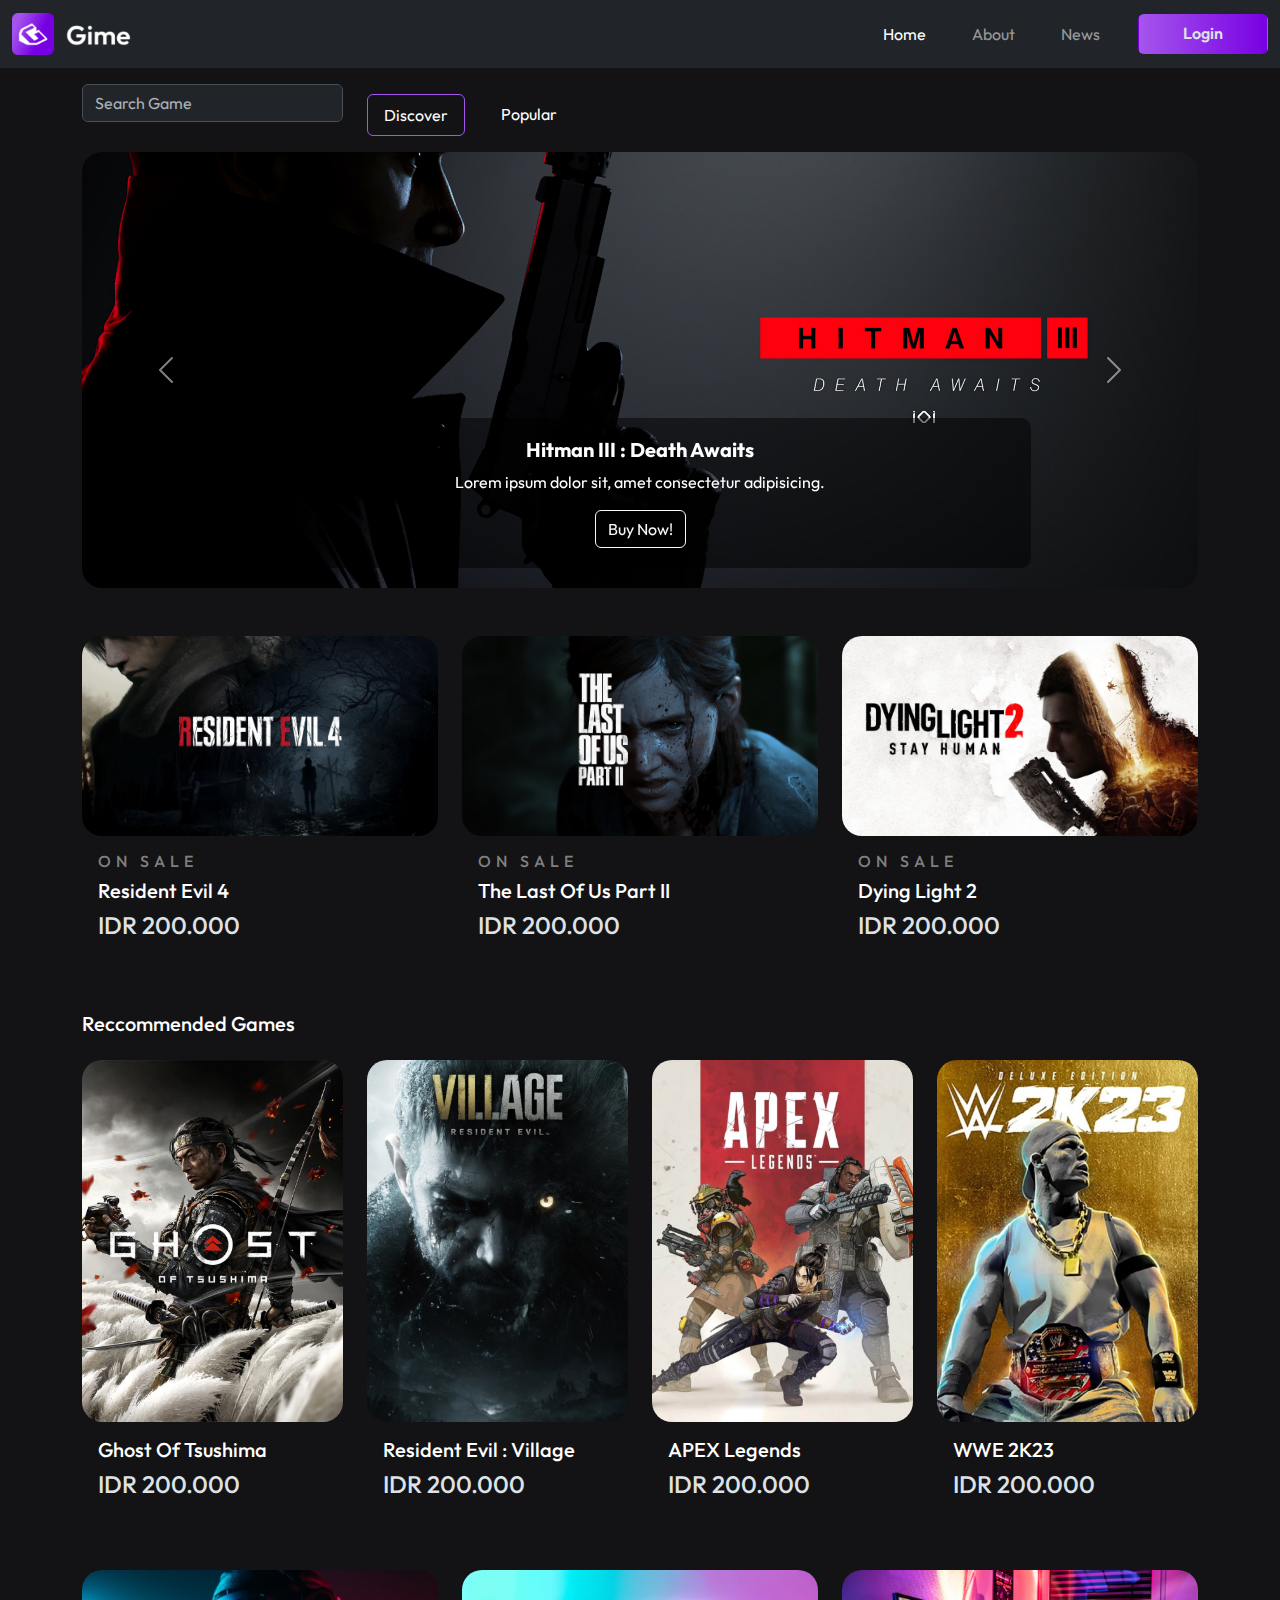
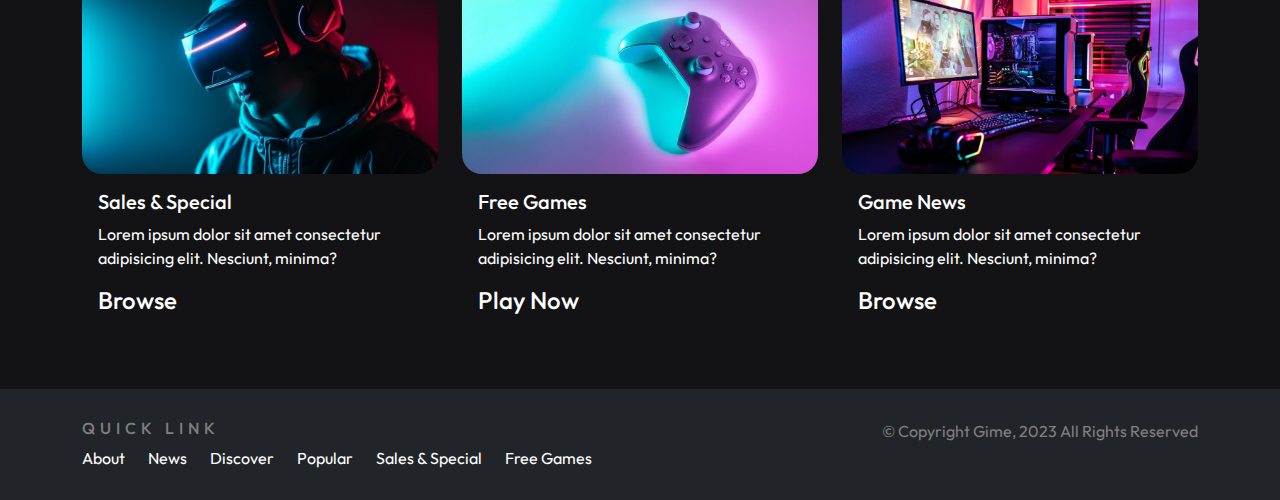
==== commit fb0067d0: "finish" ====
--- a/index.html
+++ b/index.html
@@ -14,6 +14,9 @@
 
   <!-- Bootstrap CSS -->
   <link rel="stylesheet" href="./css/bootstrap.css" />
+  
+  <!-- Bootstrap JS -->
+  <script src="./js/bootstrap.bundle.js"></script>
 
   <!-- Font & Bg color -->
   <style>
@@ -37,9 +40,9 @@
       <div class="collapse navbar-collapse" id="navbarNavAltMarkup">
         <div class="navbar-nav">
           <a class="nav-link active" aria-cugame-detail" href="./index.html">Home</a>
-          <a class="nav-link" href=".game-detail.html">About</a>
-          <a class="nav-link" href="game-detail.html">News</a>
-          <a href=".game-detail.html" class="btn">Login</a>
+          <a class="nav-link" href="./about-page.html">About</a>
+          <a class="nav-link" href="./news-page.html">News</a>
+          <a href="./login-page.html" class="btn">Login</a>
         </div>
       </div>
     </div>
@@ -232,7 +235,7 @@
                     <div class="card" style="width: 100%">
                       <img src="./assets/image11.png" class="card-img-top" alt="..." />
                       <div class="card-body">
-                        <a href="./game-detail.html">
+                        <a href="./sales-page.html">
                           <h5 class="card-title">Sales & Special</h5>
                         </a>
                         <p class="card-text">
@@ -249,7 +252,7 @@
                     <div class="card" style="width: 100%">
                       <img src="./assets/image12.png" class="card-img-top" alt="..." />
                       <div class="card-body">
-                        <a href="./game-detail.html">
+                        <a href="./free-page.html">
                           <h5 class="card-title">Free Games</h5>
                         </a>
                         <p class="card-text">
@@ -266,7 +269,7 @@
                     <div class="card" style="width: 100%">
                       <img src="./assets/image13.png" class="card-img-top" alt="..." />
                       <div class="card-body">
-                        <a href="./game-detail.html">
+                        <a href="./news-page.html">
                           <h5 class="card-title">Game News</h5>
                         </a>
                         <p class="card-text">
@@ -284,7 +287,7 @@
               <!-- feature -->
             </div>
             <!-- discover -->
-            
+
             <!-- popular -->
             <div class="tab-pane fade" id="pills-popular" role="tabpanel" aria-labelledby="pills-popular-tab"
               tabindex="0">
@@ -434,34 +437,29 @@
   <!-- hero -->
 
   <!-- footer -->
-  <footer class="bg-dark mt-5" data-bs-theme="dark">
+  <footer class="bg-dark">
     <div class="container">
       <div class="row">
         <div class="col-lg-6">
           <div class="link">
-            <h6 class="subtitle">quick link</h6>
+            <h6>Quick Link</h6>
             <ul>
-              <li><a href=".game-detail.html">About</a></li>
-              <li><a href="game-detail.html">News</a></li>
-              <li><a href="#hero">Discover</a></li>
-              <li><a href="#hero">Popular</a></li>
-              <li><a href=".game-detail.html">Sales & Special</a></li>
-              <li><a href="./frgame-detail.html">Free Games</a></li>
+              <li><a href="./about-page.html">About</a></li>
+              <li><a href="./news-page.html">News</a></li>
+              <li><a href="./index.html">Discover</a></li>
+              <li><a href="./index.html">Popular</a></li>
+              <li><a href="./sales-page.html">Sales & Special</a></li>
+              <li><a href="./free-page.html">Free Games</a></li>
             </ul>
           </div>
         </div>
-        <div class="col-lg-6">
-          <h6 class="copyright-text">
-            &copy; Copyright Gime, 2023 All Rights Reserved
-          </h6>
+        <div class="col-lg-6 text-end">
+          <span>&copy; Copyright Gime, 2023 All Rights Reserved</span>
         </div>
       </div>
     </div>
   </footer>
   <!-- footer -->
-
-  <!-- Bootstrap JS -->
-  <script src="./js/bootstrap.bundle.js"></script>
 </body>
 
 </html>--- a/style.css
+++ b/style.css
@@ -54,6 +54,9 @@
 /* navbar */
 
 /* hero */
+#hero .nav {
+  margin-top: 10px;
+}
 #hero .nav .nav-link {
   color: white;
   margin-right: 20px;
@@ -147,6 +150,8 @@
 }
 #detail .game-image {
   border-radius: 20px;
+  width: 100%;
+  margin-bottom: 10px;
 }
 #detail h6 {
   color: grey;
@@ -164,6 +169,7 @@
 }
 #detail .trigger .btn {
   width: 100%;
+  margin-bottom: 10px;
 }
 #detail .buy {
   background: linear-gradient(to right, #a555ed, #7800e3);
@@ -180,7 +186,6 @@
   padding: 30px;
 }
 #detail .modal .btn {
-  margin: auto;
   display: flex;
   justify-content: center;
 }
@@ -227,6 +232,7 @@
 }
 #scan .card img {
   border-radius: 20px;
+  margin-bottom: 10px;
 }
 /* scan */
 
@@ -249,7 +255,7 @@
 #success h1 {
   text-transform: uppercase;
   font-weight: 600;
-  letter-spacing: 10px;
+  letter-spacing: 5px;
 }
 #success .card {
   border-radius: 20px;
@@ -294,6 +300,9 @@
   height: 100px;
   border-radius: 20px;
 }
+#cart .card {
+  margin-bottom: 10px;
+}
 #cart .card a {
   text-decoration: none;
 }
@@ -378,7 +387,44 @@
 #library a {
   text-decoration: none;
 }
+#library .card {
+  margin-bottom: 10px;
+}
 /* library */
+
+/* sales & special */
+#sales .onsale .card {
+  background: none;
+  border: none;
+}
+#sales .onsale .card img {
+  border-radius: 20px;
+}
+#sales .special .card {
+  border: none;
+  background: none;
+}
+#sales .special .card img {
+  border-radius: 20px;
+}
+#sales .special .card-img-overlay {
+  background: linear-gradient(to right, rgba(0, 0, 0, 0.584), rgba(0, 0, 0, 0));
+}
+#sales .special .deskripsi {
+  position: absolute;
+  bottom: 20px;
+}
+/* sales & special */
+
+/* free game */
+#freegame .card {
+  background: none;
+  border: none;
+}
+#freegame .card img {
+  border-radius: 20px;
+}
+/* free game */
 
 /* footer */
 footer {
@@ -409,6 +455,7 @@
 }
 footer span {
   color: grey;
+  padding-top: 20px;
 }
 /* footer */
 
